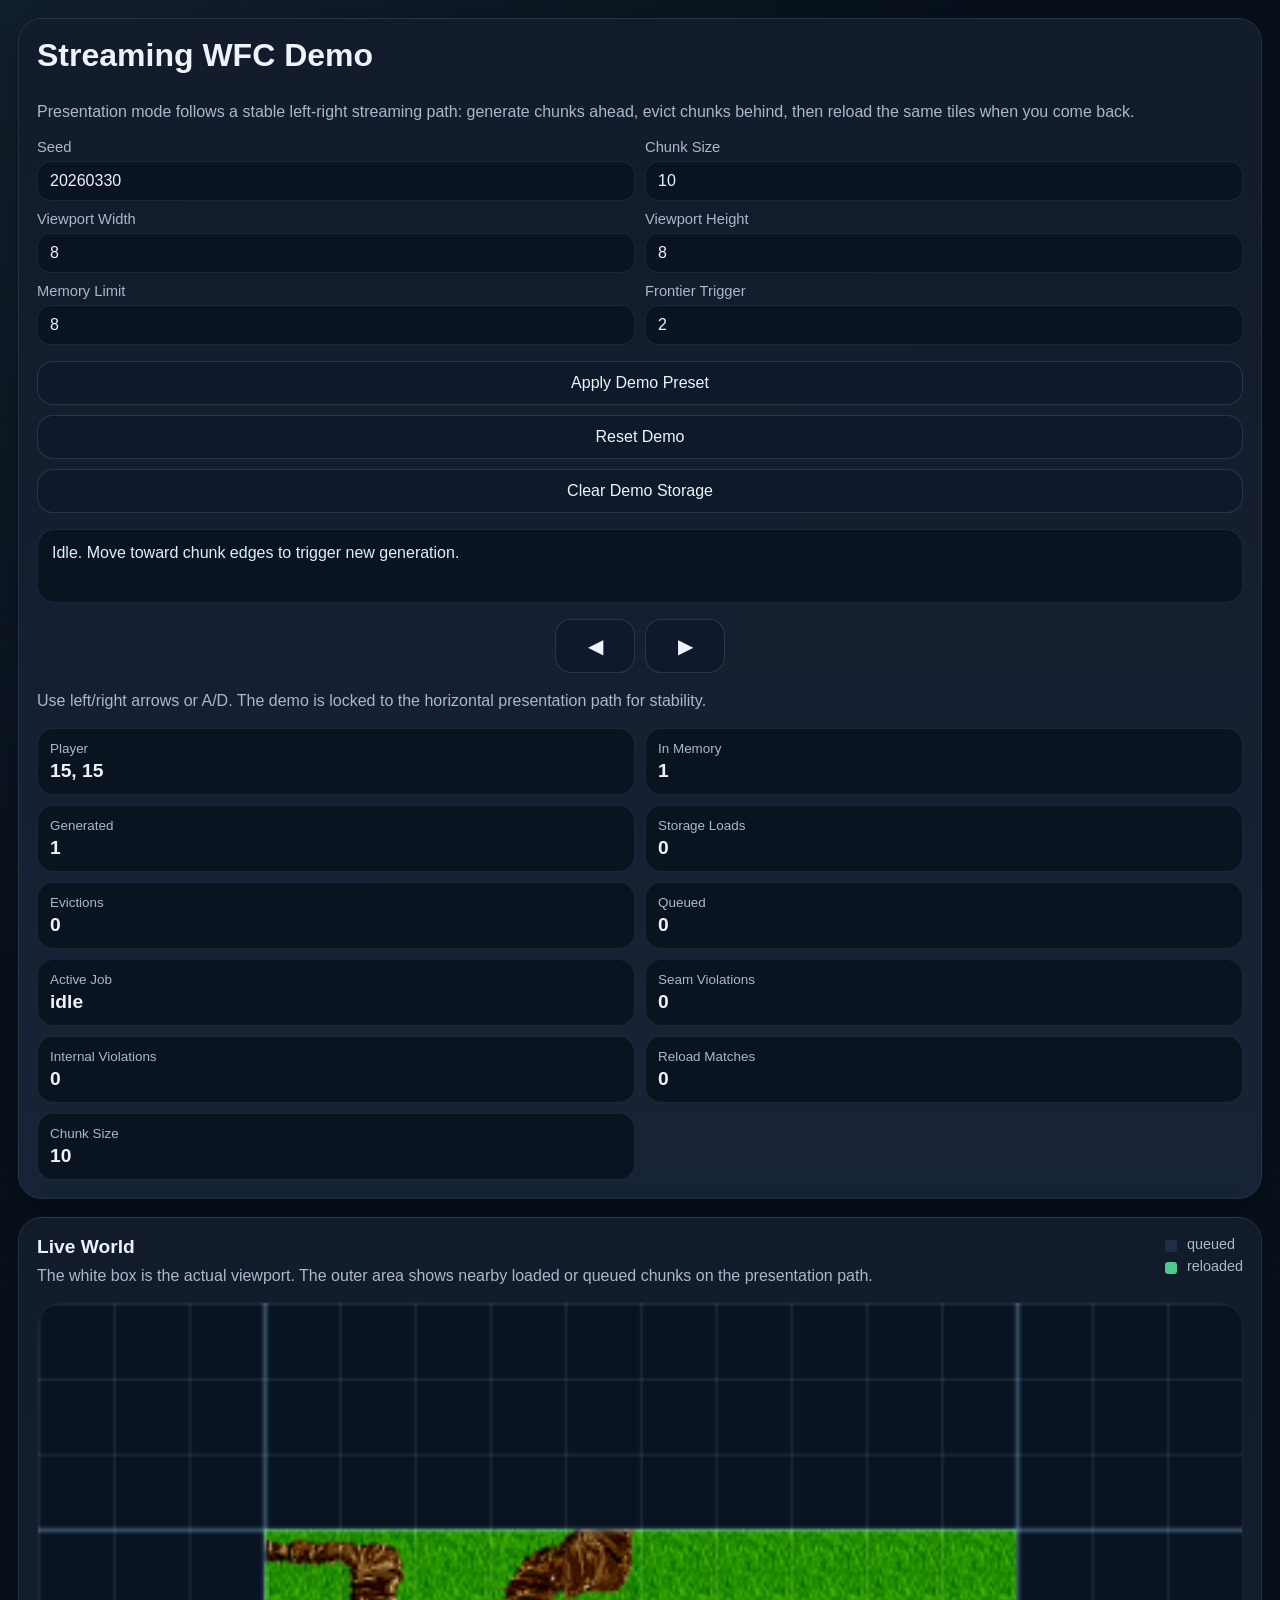
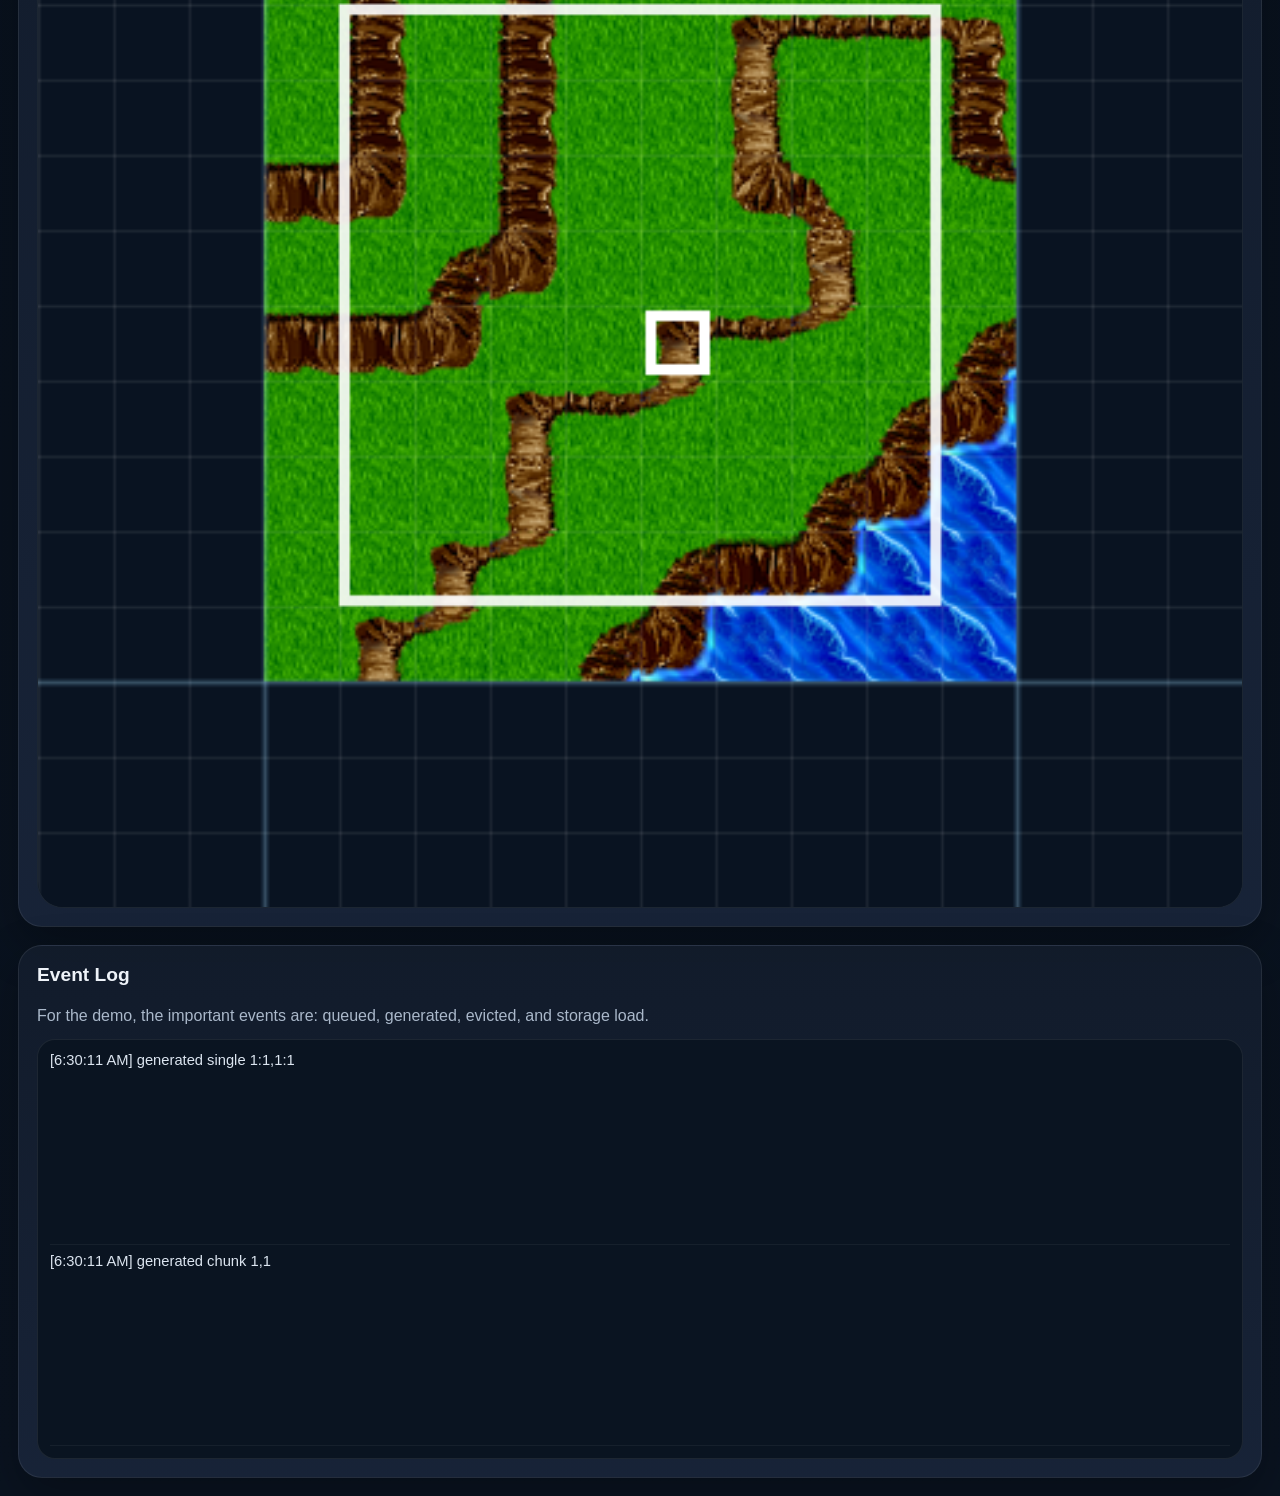
==== demo.html @ 0929d9d8 "init" ====
<!DOCTYPE html>
<html lang="en">
<head>
  <meta charset="UTF-8" />
  <meta name="viewport" content="width=device-width, initial-scale=1.0" />
  <title>Streaming WFC Demo</title>
  <link rel="stylesheet" href="./demo.css" />
</head>
<body>
  <div class="demo-shell">
    <aside class="panel controls">
      <h1>Streaming WFC Demo</h1>
      <p class="lead">Presentation mode follows a stable left-right streaming path: generate chunks ahead, evict chunks behind, then reload the same tiles when you come back.</p>

      <div class="control-grid">
        <label>
          Seed
          <input id="seedInput" type="number" value="20260330" />
        </label>
        <label>
          Chunk Size
          <input id="chunkSizeInput" type="number" value="10" />
        </label>
        <label>
          Viewport Width
          <input id="viewportWidthInput" type="number" value="8" />
        </label>
        <label>
          Viewport Height
          <input id="viewportHeightInput" type="number" value="8" />
        </label>
        <label>
          Memory Limit
          <input id="memoryLimitInput" type="number" value="8" />
        </label>
        <label>
          Frontier Trigger
          <input id="frontierInput" type="number" value="2" />
        </label>
      </div>

      <div class="button-row">
        <button id="applyPresetBtn">Apply Demo Preset</button>
        <button id="resetBtn">Reset Demo</button>
        <button id="clearStorageBtn">Clear Demo Storage</button>
      </div>

      <div class="status-card" id="statusText">Loading rules…</div>

      <div class="moves">
        <button id="leftBtn">◀</button>
        <button id="rightBtn">▶</button>
      </div>
      <p class="hint">Use left/right arrows or A/D. The demo is locked to the horizontal presentation path for stability.</p>

      <div class="stats-grid" id="statsGrid"></div>
    </aside>

    <main class="panel viewport-panel">
      <div class="viewport-header">
        <div>
          <h2>Live World</h2>
          <p>The white box is the actual viewport. The outer area shows nearby loaded or queued chunks on the presentation path.</p>
        </div>
        <div class="legend">
          <span><i class="swatch loading"></i> queued</span>
          <span><i class="swatch storage"></i> reloaded</span>
        </div>
      </div>
      <canvas id="demoCanvas"></canvas>
    </main>

    <aside class="panel log-panel">
      <h2>Event Log</h2>
      <p>For the demo, the important events are: queued, generated, evicted, and storage load.</p>
      <div class="log-list" id="logList"></div>
    </aside>
  </div>

  <script type="module" src="./demo.js"></script>
</body>
</html>
---- demo.css ----
:root {
  color-scheme: dark;
  --bg: #07101b;
  --panel: #121c2b;
  --panel-2: #182438;
  --border: rgba(255, 255, 255, 0.08);
  --muted: #aab8ca;
  --text: #eef3f9;
  --accent: #8fd3ff;
  --accent-2: #d8f2ff;
  --queued: rgba(19, 31, 48, 0.82);
  --storage: #4fc88b;
}

* {
  box-sizing: border-box;
}

body {
  margin: 0;
  background:
    radial-gradient(circle at top left, rgba(143, 211, 255, 0.08), transparent 30%),
    linear-gradient(180deg, #07101b 0%, #0a1320 100%);
  color: var(--text);
  font-family: "Avenir Next", "Segoe UI", sans-serif;
}

.demo-shell {
  display: grid;
  grid-template-columns: minmax(300px, 360px) minmax(0, 1fr) minmax(280px, 340px);
  gap: 18px;
  max-width: 1900px;
  margin: 0 auto;
  padding: 18px;
}

.panel {
  background: linear-gradient(180deg, rgba(18, 28, 43, 0.97), rgba(24, 36, 56, 0.97));
  border: 1px solid var(--border);
  border-radius: 24px;
  padding: 18px;
  box-shadow: 0 18px 48px rgba(0, 0, 0, 0.28);
  min-width: 0;
}

h1, h2, p {
  margin: 0;
}

h1 {
  font-size: 2rem;
  margin-bottom: 10px;
}

h2 {
  font-size: 1.2rem;
  margin-bottom: 6px;
}

.lead,
.hint,
.viewport-header p,
.log-panel p {
  color: var(--muted);
  line-height: 1.45;
}

.controls {
  display: grid;
  gap: 16px;
  align-content: start;
}

.control-grid {
  display: grid;
  grid-template-columns: 1fr 1fr;
  gap: 10px;
}

label {
  display: grid;
  gap: 6px;
  color: var(--muted);
  font-size: 0.92rem;
}

input {
  width: 100%;
  border: 1px solid var(--border);
  border-radius: 14px;
  padding: 10px 12px;
  background: #091321;
  color: var(--text);
  font-size: 1rem;
}

.button-row {
  display: grid;
  gap: 10px;
}

button {
  border: 1px solid rgba(255, 255, 255, 0.12);
  border-radius: 16px;
  background: #0e1a2b;
  color: var(--text);
  padding: 12px 14px;
  font-size: 1rem;
  cursor: pointer;
}

button:hover {
  background: #13233a;
}

.status-card {
  border: 1px solid var(--border);
  border-radius: 18px;
  background: #0a1421;
  padding: 14px;
  color: var(--accent-2);
  min-height: 74px;
}

.moves {
  display: grid;
  grid-template-columns: 1fr 1fr;
  gap: 10px;
  width: 170px;
  margin: 0 auto;
}

.moves button {
  min-height: 54px;
  font-size: 1.25rem;
}

.stats-grid {
  display: grid;
  grid-template-columns: 1fr 1fr;
  gap: 10px;
}

.stat {
  border: 1px solid var(--border);
  border-radius: 16px;
  background: #0a1421;
  padding: 12px;
}

.stat-label {
  display: block;
  color: var(--muted);
  font-size: 0.84rem;
  margin-bottom: 4px;
}

.stat-value {
  display: block;
  font-size: 1.2rem;
  font-weight: 700;
}

.viewport-panel {
  display: grid;
  gap: 14px;
  align-content: start;
}

.viewport-header {
  display: flex;
  justify-content: space-between;
  gap: 16px;
  align-items: start;
}

.legend {
  display: grid;
  gap: 6px;
  font-size: 0.9rem;
  color: var(--muted);
}

.swatch {
  display: inline-block;
  width: 12px;
  height: 12px;
  border-radius: 3px;
  margin-right: 6px;
  vertical-align: middle;
}

.swatch.loading {
  background: rgba(33, 49, 73, 0.92);
}

.swatch.storage {
  background: var(--storage);
}

#demoCanvas {
  width: 100%;
  height: auto;
  display: block;
  border-radius: 26px;
  background: #091321;
  border: 1px solid var(--border);
}

.log-panel {
  display: grid;
  gap: 12px;
  align-content: start;
}

.log-list {
  background: #0a1421;
  border: 1px solid var(--border);
  border-radius: 18px;
  min-height: 420px;
  max-height: 70vh;
  overflow: auto;
  padding: 12px;
  display: grid;
  gap: 8px;
  font-size: 0.92rem;
}

.log-entry {
  padding-bottom: 8px;
  border-bottom: 1px solid rgba(255, 255, 255, 0.05);
  color: #dce5f0;
}

@media (max-width: 1360px) {
  .demo-shell {
    grid-template-columns: 1fr;
  }
}
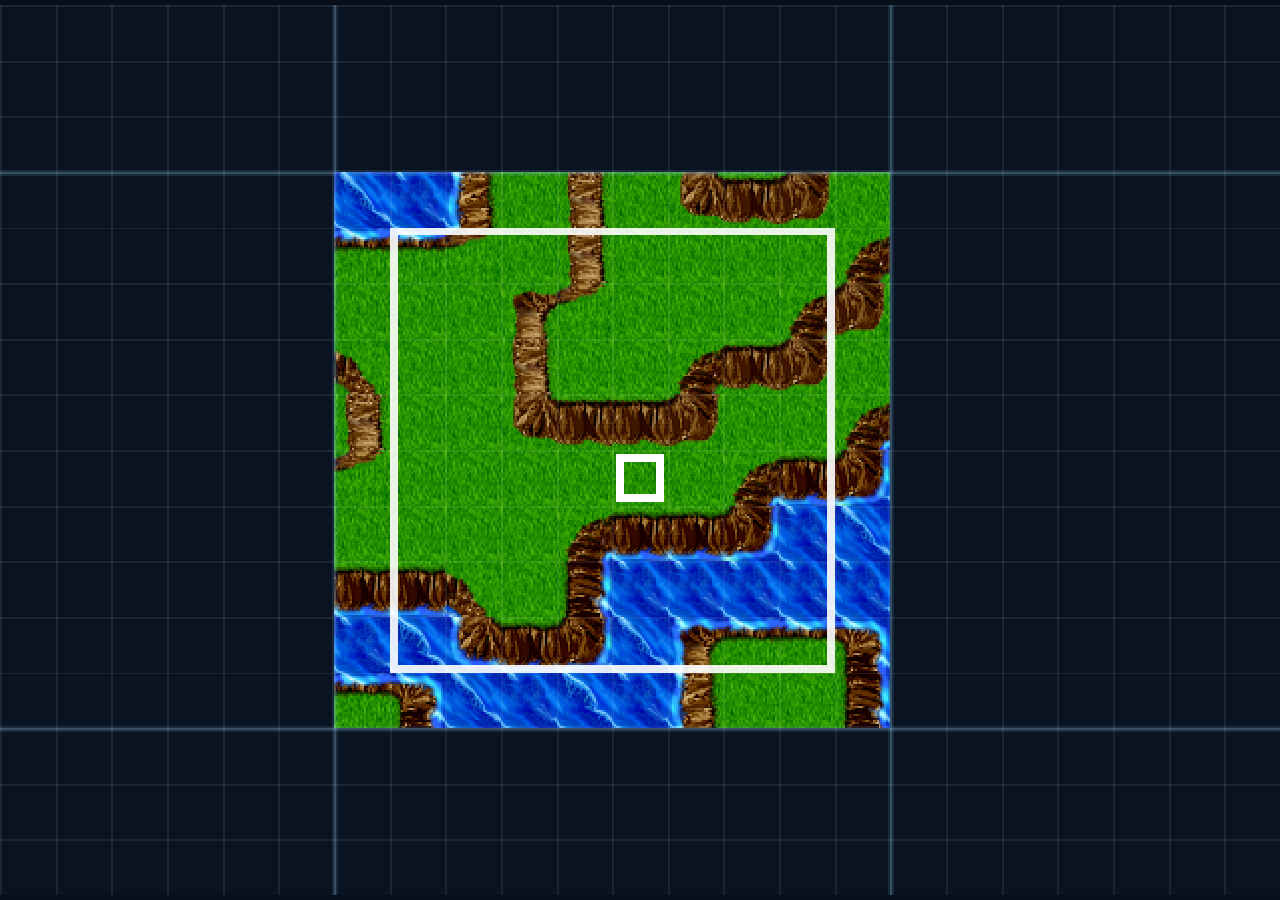
==== commit 5346f966: "Finalize streaming WFC submission materials" ====
--- a/demo.html
+++ b/demo.html
@@ -7,75 +7,7 @@
   <link rel="stylesheet" href="./demo.css" />
 </head>
 <body>
-  <div class="demo-shell">
-    <aside class="panel controls">
-      <h1>Streaming WFC Demo</h1>
-      <p class="lead">Presentation mode follows a stable left-right streaming path: generate chunks ahead, evict chunks behind, then reload the same tiles when you come back.</p>
-
-      <div class="control-grid">
-        <label>
-          Seed
-          <input id="seedInput" type="number" value="20260330" />
-        </label>
-        <label>
-          Chunk Size
-          <input id="chunkSizeInput" type="number" value="10" />
-        </label>
-        <label>
-          Viewport Width
-          <input id="viewportWidthInput" type="number" value="8" />
-        </label>
-        <label>
-          Viewport Height
-          <input id="viewportHeightInput" type="number" value="8" />
-        </label>
-        <label>
-          Memory Limit
-          <input id="memoryLimitInput" type="number" value="8" />
-        </label>
-        <label>
-          Frontier Trigger
-          <input id="frontierInput" type="number" value="2" />
-        </label>
-      </div>
-
-      <div class="button-row">
-        <button id="applyPresetBtn">Apply Demo Preset</button>
-        <button id="resetBtn">Reset Demo</button>
-        <button id="clearStorageBtn">Clear Demo Storage</button>
-      </div>
-
-      <div class="status-card" id="statusText">Loading rules…</div>
-
-      <div class="moves">
-        <button id="leftBtn">◀</button>
-        <button id="rightBtn">▶</button>
-      </div>
-      <p class="hint">Use left/right arrows or A/D. The demo is locked to the horizontal presentation path for stability.</p>
-
-      <div class="stats-grid" id="statsGrid"></div>
-    </aside>
-
-    <main class="panel viewport-panel">
-      <div class="viewport-header">
-        <div>
-          <h2>Live World</h2>
-          <p>The white box is the actual viewport. The outer area shows nearby loaded or queued chunks on the presentation path.</p>
-        </div>
-        <div class="legend">
-          <span><i class="swatch loading"></i> queued</span>
-          <span><i class="swatch storage"></i> reloaded</span>
-        </div>
-      </div>
-      <canvas id="demoCanvas"></canvas>
-    </main>
-
-    <aside class="panel log-panel">
-      <h2>Event Log</h2>
-      <p>For the demo, the important events are: queued, generated, evicted, and storage load.</p>
-      <div class="log-list" id="logList"></div>
-    </aside>
-  </div>
+  <canvas id="demoCanvas"></canvas>
 
   <script type="module" src="./demo.js"></script>
 </body>
--- a/demo.css
+++ b/demo.css
@@ -1,239 +1,26 @@
-:root {
-  color-scheme: dark;
-  --bg: #07101b;
-  --panel: #121c2b;
-  --panel-2: #182438;
-  --border: rgba(255, 255, 255, 0.08);
-  --muted: #aab8ca;
-  --text: #eef3f9;
-  --accent: #8fd3ff;
-  --accent-2: #d8f2ff;
-  --queued: rgba(19, 31, 48, 0.82);
-  --storage: #4fc88b;
-}
-
 * {
   box-sizing: border-box;
 }
 
+html,
 body {
   margin: 0;
-  background:
-    radial-gradient(circle at top left, rgba(143, 211, 255, 0.08), transparent 30%),
-    linear-gradient(180deg, #07101b 0%, #0a1320 100%);
-  color: var(--text);
-  font-family: "Avenir Next", "Segoe UI", sans-serif;
+  width: 100%;
+  height: 100%;
+  overflow: hidden;
+  background: #070f1a;
 }
 
-.demo-shell {
+body {
   display: grid;
-  grid-template-columns: minmax(300px, 360px) minmax(0, 1fr) minmax(280px, 340px);
-  gap: 18px;
-  max-width: 1900px;
-  margin: 0 auto;
-  padding: 18px;
-}
-
-.panel {
-  background: linear-gradient(180deg, rgba(18, 28, 43, 0.97), rgba(24, 36, 56, 0.97));
-  border: 1px solid var(--border);
-  border-radius: 24px;
-  padding: 18px;
-  box-shadow: 0 18px 48px rgba(0, 0, 0, 0.28);
-  min-width: 0;
-}
-
-h1, h2, p {
-  margin: 0;
-}
-
-h1 {
-  font-size: 2rem;
-  margin-bottom: 10px;
-}
-
-h2 {
-  font-size: 1.2rem;
-  margin-bottom: 6px;
-}
-
-.lead,
-.hint,
-.viewport-header p,
-.log-panel p {
-  color: var(--muted);
-  line-height: 1.45;
-}
-
-.controls {
-  display: grid;
-  gap: 16px;
-  align-content: start;
-}
-
-.control-grid {
-  display: grid;
-  grid-template-columns: 1fr 1fr;
-  gap: 10px;
-}
-
-label {
-  display: grid;
-  gap: 6px;
-  color: var(--muted);
-  font-size: 0.92rem;
-}
-
-input {
-  width: 100%;
-  border: 1px solid var(--border);
-  border-radius: 14px;
-  padding: 10px 12px;
-  background: #091321;
-  color: var(--text);
-  font-size: 1rem;
-}
-
-.button-row {
-  display: grid;
-  gap: 10px;
-}
-
-button {
-  border: 1px solid rgba(255, 255, 255, 0.12);
-  border-radius: 16px;
-  background: #0e1a2b;
-  color: var(--text);
-  padding: 12px 14px;
-  font-size: 1rem;
-  cursor: pointer;
-}
-
-button:hover {
-  background: #13233a;
-}
-
-.status-card {
-  border: 1px solid var(--border);
-  border-radius: 18px;
-  background: #0a1421;
-  padding: 14px;
-  color: var(--accent-2);
-  min-height: 74px;
-}
-
-.moves {
-  display: grid;
-  grid-template-columns: 1fr 1fr;
-  gap: 10px;
-  width: 170px;
-  margin: 0 auto;
-}
-
-.moves button {
-  min-height: 54px;
-  font-size: 1.25rem;
-}
-
-.stats-grid {
-  display: grid;
-  grid-template-columns: 1fr 1fr;
-  gap: 10px;
-}
-
-.stat {
-  border: 1px solid var(--border);
-  border-radius: 16px;
-  background: #0a1421;
-  padding: 12px;
-}
-
-.stat-label {
-  display: block;
-  color: var(--muted);
-  font-size: 0.84rem;
-  margin-bottom: 4px;
-}
-
-.stat-value {
-  display: block;
-  font-size: 1.2rem;
-  font-weight: 700;
-}
-
-.viewport-panel {
-  display: grid;
-  gap: 14px;
-  align-content: start;
-}
-
-.viewport-header {
-  display: flex;
-  justify-content: space-between;
-  gap: 16px;
-  align-items: start;
-}
-
-.legend {
-  display: grid;
-  gap: 6px;
-  font-size: 0.9rem;
-  color: var(--muted);
-}
-
-.swatch {
-  display: inline-block;
-  width: 12px;
-  height: 12px;
-  border-radius: 3px;
-  margin-right: 6px;
-  vertical-align: middle;
-}
-
-.swatch.loading {
-  background: rgba(33, 49, 73, 0.92);
-}
-
-.swatch.storage {
-  background: var(--storage);
+  place-items: center;
 }
 
 #demoCanvas {
-  width: 100%;
-  height: auto;
+  width: 100vw;
+  height: 100vh;
+  object-fit: contain;
   display: block;
-  border-radius: 26px;
-  background: #091321;
-  border: 1px solid var(--border);
+  image-rendering: pixelated;
+  image-rendering: crisp-edges;
 }
-
-.log-panel {
-  display: grid;
-  gap: 12px;
-  align-content: start;
-}
-
-.log-list {
-  background: #0a1421;
-  border: 1px solid var(--border);
-  border-radius: 18px;
-  min-height: 420px;
-  max-height: 70vh;
-  overflow: auto;
-  padding: 12px;
-  display: grid;
-  gap: 8px;
-  font-size: 0.92rem;
-}
-
-.log-entry {
-  padding-bottom: 8px;
-  border-bottom: 1px solid rgba(255, 255, 255, 0.05);
-  color: #dce5f0;
-}
-
-@media (max-width: 1360px) {
-  .demo-shell {
-    grid-template-columns: 1fr;
-  }
-}
